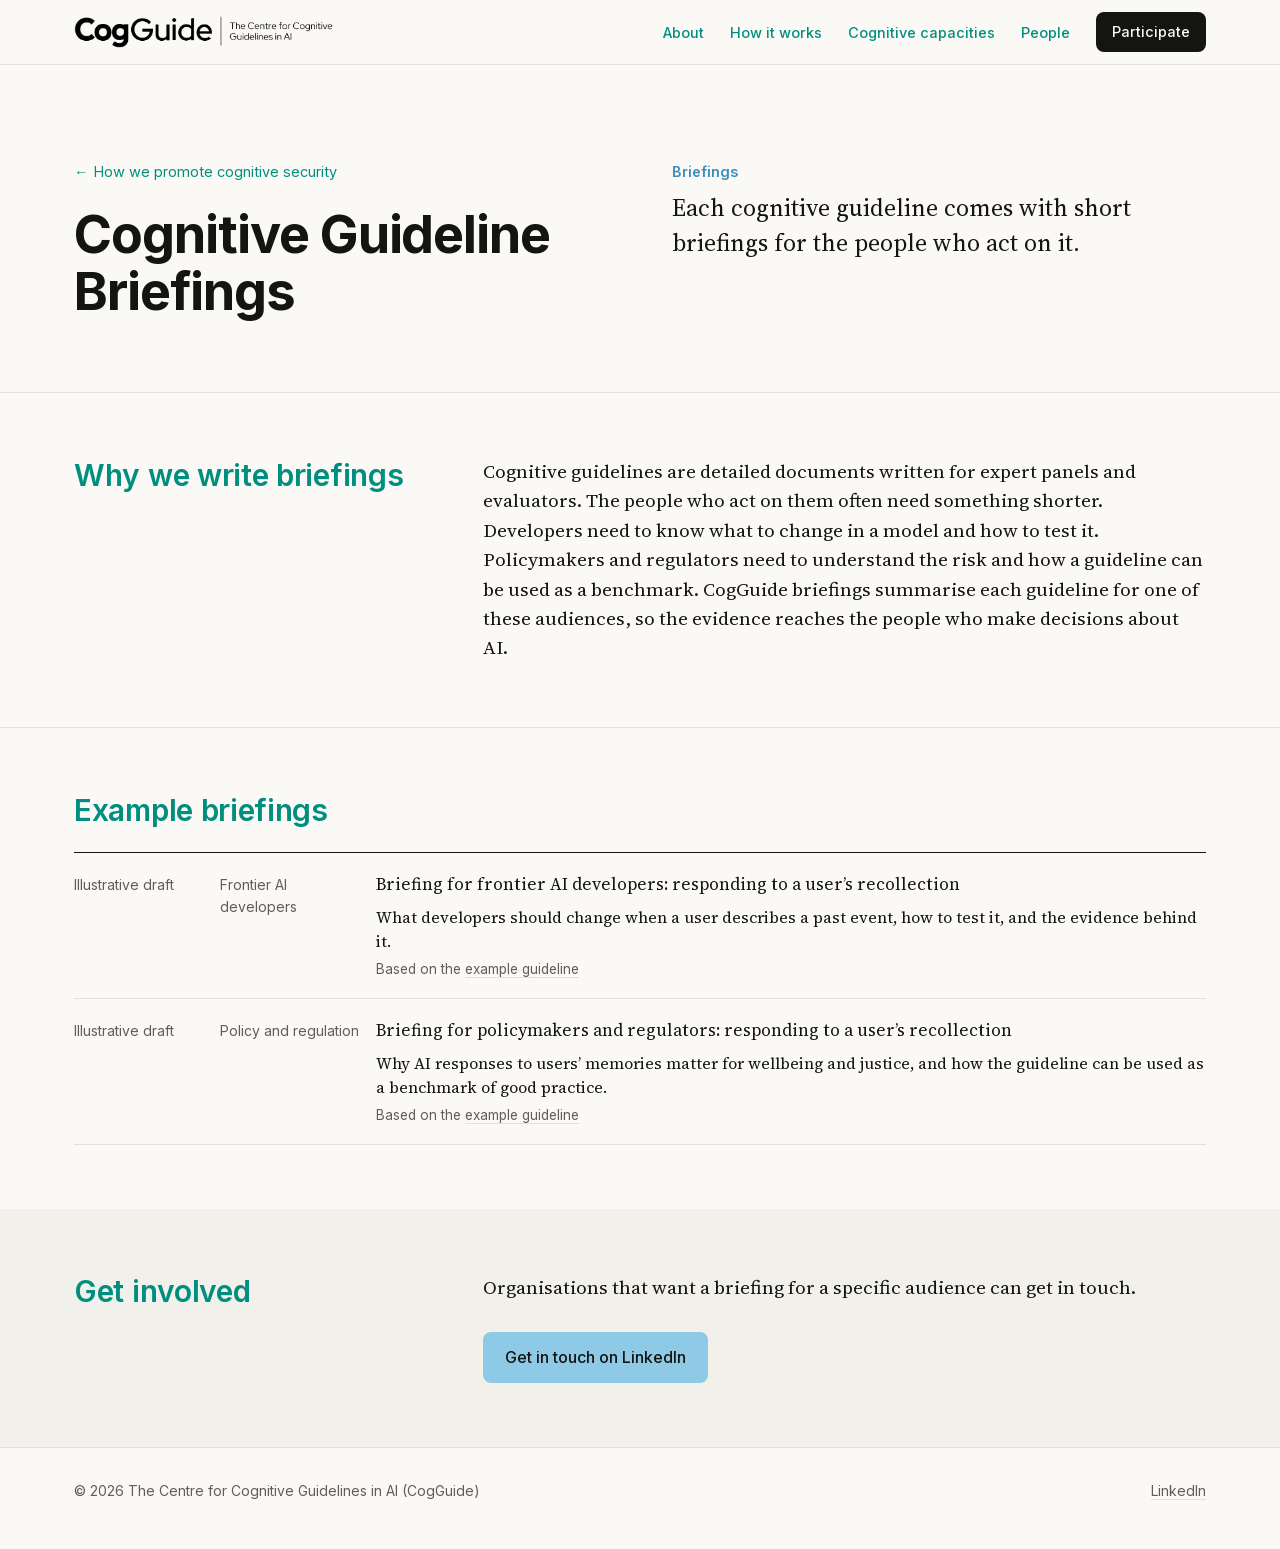
==== briefings.html @ 0aa3b527 "Add Cognitive Guideline Briefings page" ====
<!DOCTYPE html>
<html lang="en">
<head>
  <meta charset="utf-8">
  <meta name="viewport" content="width=device-width, initial-scale=1">
  <!-- Security: same rule as the homepage. Only files from this site may load. -->
  <meta http-equiv="Content-Security-Policy" content="default-src 'self'; script-src 'self'; style-src 'self'; img-src 'self'; font-src 'self'; connect-src 'none'; object-src 'none'; base-uri 'self'; form-action 'none'">
  <meta name="referrer" content="strict-origin-when-cross-origin">

  <!-- ===== SEO for this page ===== -->
  <title>Cognitive Guideline Briefings | CogGuide</title>
  <meta name="description" content="CogGuide briefings summarise each cognitive guideline for frontier AI developers and for policymakers and regulators.">
  <link rel="canonical" href="https://cognitiveguidelines.org/briefings.html">
  <meta name="robots" content="index, follow">

  <!-- Social sharing -->
  <meta property="og:type" content="article">
  <meta property="og:site_name" content="CogGuide">
  <meta property="og:title" content="Cognitive Guideline Briefings">
  <meta property="og:description" content="CogGuide briefings summarise each cognitive guideline for frontier AI developers and for policymakers and regulators.">
  <meta property="og:url" content="https://cognitiveguidelines.org/briefings.html">
  <meta property="og:image" content="https://cognitiveguidelines.org/og-image.png">
  <meta name="twitter:card" content="summary_large_image">

  <link rel="icon" href="favicon.png" type="image/png">
  <link rel="apple-touch-icon" href="apple-touch-icon.png">
  <link rel="stylesheet" href="style.css">
</head>

<body>
<a class="skip" href="#main">Skip to main content</a>

<!-- ===== HEADER / NAVIGATION (same as the homepage) ===== -->
<header class="site-header">
  <div class="container nav-row">
    <a class="logo" href="index.html" aria-label="CogGuide home">
      <img class="logo-mark" src="logo.png" alt="CogGuide: The Centre for Cognitive Guidelines in AI">
    </a>
    <nav aria-label="Main">
      <ul>
        <li><a href="index.html#about">About</a></li>
        <li><a href="how-guidelines-are-developed.html">How it works</a></li>
        <li><a href="index.html#mental-functions">Cognitive capacities</a></li>
        <li><a href="index.html#people">People</a></li>
        <li><a class="btn" href="index.html#participate">Participate</a></li>
      </ul>
    </nav>
  </div>
</header>

<main id="main">

<!-- ===== HERO ===== -->
<section class="hero paper-hero" id="top">
  <div class="container hero-grid">
    <div>
      <p class="crumb"><a href="index.html#outputs">&larr; How we promote cognitive security</a></p>
      <h1>Cognitive Guideline Briefings</h1>
    </div>
    <div class="hero-text">
      <p class="paper-kind"><span class="label">Briefings</span></p>
      <p class="lede">Each cognitive guideline comes with short briefings for the people who act on it.</p>
    </div>
  </div>
</section>

<!-- ===== WHY WE WRITE BRIEFINGS ===== -->
<section class="section" id="why">
  <div class="container two-col">
    <div class="sec-head">
      <h2>Why we write briefings</h2>
    </div>
    <div class="prose">
      <p>Cognitive guidelines are detailed documents written for expert panels and evaluators. The people who act on them often need something shorter. Developers need to know what to change in a model and how to test it. Policymakers and regulators need to understand the risk and how a guideline can be used as a benchmark. CogGuide briefings summarise each guideline for one of these audiences, so the evidence reaches the people who make decisions about AI.</p>
    </div>
  </div>
</section>

<!-- ===== EXAMPLE BRIEFINGS ===== -->
<section class="section" id="briefings">
  <div class="container">
    <h2>Example briefings</h2>
    <ul class="pub-list">
      <li class="pub">
        <span class="pub-type">Illustrative draft</span>
        <span class="pub-type">Frontier AI developers</span>
        <div class="pub-main">
          <a href="briefing-developers.html">Briefing for frontier AI developers: responding to a user’s recollection</a>
          <p class="pub-desc">What developers should change when a user describes a past event, how to test it, and the evidence behind it.</p>
          <p class="pub-people">Based on the <a href="example-guideline.html">example guideline</a></p>
        </div>
      </li>
      <li class="pub">
        <span class="pub-type">Illustrative draft</span>
        <span class="pub-type">Policy and regulation</span>
        <div class="pub-main">
          <a href="briefing-policy.html">Briefing for policymakers and regulators: responding to a user’s recollection</a>
          <p class="pub-desc">Why AI responses to users’ memories matter for wellbeing and justice, and how the guideline can be used as a benchmark of good practice.</p>
          <p class="pub-people">Based on the <a href="example-guideline.html">example guideline</a></p>
        </div>
      </li>
    </ul>
  </div>
</section>

<!-- ===== GET INVOLVED ===== -->
<section class="section participate">
  <div class="container two-col">
    <h2>Get involved</h2>
    <div>
      <p>Organisations that want a briefing for a specific audience can get in touch.</p>
      <a class="btn btn-large" href="https://www.linkedin.com/in/drjuliashaw/">Get in touch on LinkedIn</a>
    </div>
  </div>
</section>

</main>

<!-- ===== FOOTER ===== -->
<footer class="site-footer">
  <div class="container footer-row">
    <p>&copy; <span id="year">2026</span> The Centre for Cognitive Guidelines in AI (CogGuide)</p>
    <p><a href="https://www.linkedin.com/in/drjuliashaw/">LinkedIn</a></p>
  </div>
</footer>

<script src="script.js"></script>
</body>
</html>
---- style.css ----
/* =====================================================================
   CogGuide stylesheet
   Change colours and fonts here; everything else follows.
   ===================================================================== */

/* ---------- Fonts (stored in fonts/, so nothing loads from Google) ---------- */
@font-face {
    font-family: 'Inter';
    font-style: normal;
    font-weight: 400;
    font-display: swap;
    src: url(fonts/inter-normal.woff2) format('woff2');
    unicode-range: U+0000-00FF, U+0131, U+0152-0153, U+02BB-02BC, U+02C6, U+02DA, U+02DC, U+0304, U+0308, U+0329, U+2000-206F, U+20AC, U+2122, U+2191, U+2193, U+2212, U+2215, U+FEFF, U+FFFD;
}
@font-face {
    font-family: 'Inter';
    font-style: normal;
    font-weight: 500;
    font-display: swap;
    src: url(fonts/inter-normal.woff2) format('woff2');
    unicode-range: U+0000-00FF, U+0131, U+0152-0153, U+02BB-02BC, U+02C6, U+02DA, U+02DC, U+0304, U+0308, U+0329, U+2000-206F, U+20AC, U+2122, U+2191, U+2193, U+2212, U+2215, U+FEFF, U+FFFD;
}
@font-face {
    font-family: 'Inter';
    font-style: normal;
    font-weight: 600;
    font-display: swap;
    src: url(fonts/inter-normal.woff2) format('woff2');
    unicode-range: U+0000-00FF, U+0131, U+0152-0153, U+02BB-02BC, U+02C6, U+02DA, U+02DC, U+0304, U+0308, U+0329, U+2000-206F, U+20AC, U+2122, U+2191, U+2193, U+2212, U+2215, U+FEFF, U+FFFD;
}
@font-face {
    font-family: 'Inter';
    font-style: normal;
    font-weight: 700;
    font-display: swap;
    src: url(fonts/inter-normal.woff2) format('woff2');
    unicode-range: U+0000-00FF, U+0131, U+0152-0153, U+02BB-02BC, U+02C6, U+02DA, U+02DC, U+0304, U+0308, U+0329, U+2000-206F, U+20AC, U+2122, U+2191, U+2193, U+2212, U+2215, U+FEFF, U+FFFD;
}
@font-face {
    font-family: 'Source Serif 4';
    font-style: italic;
    font-weight: 400;
    font-display: swap;
    src: url(fonts/source-serif-4-italic.woff2) format('woff2');
    unicode-range: U+0000-00FF, U+0131, U+0152-0153, U+02BB-02BC, U+02C6, U+02DA, U+02DC, U+0304, U+0308, U+0329, U+2000-206F, U+20AC, U+2122, U+2191, U+2193, U+2212, U+2215, U+FEFF, U+FFFD;
}
@font-face {
    font-family: 'Source Serif 4';
    font-style: normal;
    font-weight: 400;
    font-display: swap;
    src: url(fonts/source-serif-4-normal.woff2) format('woff2');
    unicode-range: U+0000-00FF, U+0131, U+0152-0153, U+02BB-02BC, U+02C6, U+02DA, U+02DC, U+0304, U+0308, U+0329, U+2000-206F, U+20AC, U+2122, U+2191, U+2193, U+2212, U+2215, U+FEFF, U+FFFD;
}
@font-face {
    font-family: 'Source Serif 4';
    font-style: normal;
    font-weight: 600;
    font-display: swap;
    src: url(fonts/source-serif-4-normal.woff2) format('woff2');
    unicode-range: U+0000-00FF, U+0131, U+0152-0153, U+02BB-02BC, U+02C6, U+02DA, U+02DC, U+0304, U+0308, U+0329, U+2000-206F, U+20AC, U+2122, U+2191, U+2193, U+2212, U+2215, U+FEFF, U+FFFD;
}

:root {
  --bg: #faf9f5;          /* warm off-white page background */
  --ink: #141413;         /* near-black text */
  --muted: #5f5e5a;       /* secondary text */
  --rule: #e2e0d8;        /* hairline dividers */
  --accent: #8ecae6;      /* light blue, used for buttons and highlights */
  --accent-dark: #3a8fbf; /* deeper blue, for hovers and small text */
  --heading: #008F7E;     /* teal, used for section headings and menu links */
  --card: #f2f0ea;        /* slightly darker panel */

  --sans: "Inter", -apple-system, BlinkMacSystemFont, "Segoe UI", Helvetica, Arial, sans-serif;
  --serif: "Source Serif 4", Georgia, "Times New Roman", serif;

  --max: 1180px;
  --gutter: 24px;
}

* { box-sizing: border-box; }
html { scroll-behavior: smooth; scroll-padding-top: 80px; }

body {
  margin: 0;
  background: var(--bg);
  color: var(--ink);
  font-family: var(--serif);
  font-size: 19px;
  line-height: 1.55;
  -webkit-font-smoothing: antialiased;
}

h1, h2, h3, .site-header, .btn, .label, .card-num, .role, .pub-type, time, .note, .site-footer {
  font-family: var(--sans);
}

h1 { font-size: clamp(38px, 5.5vw, 60px); font-weight: 700; line-height: 1.08; letter-spacing: -0.02em; margin: 0; }
h2 { color: var(--heading); font-size: 30px; font-weight: 600; line-height: 1.2; letter-spacing: -0.01em; margin: 0 0 24px; }
h3 { font-size: 20px; font-weight: 600; line-height: 1.3; margin: 0 0 8px; }
p { margin: 0 0 1.1em; }
p:last-child { margin-bottom: 0; }
a { color: inherit; text-decoration: none; }
p a, .hero-links a { text-decoration: underline; text-decoration-color: var(--rule); text-underline-offset: 3px; }
p a:hover, .hero-links a:hover { text-decoration-color: var(--accent); }
strong { font-weight: 600; }

.container { max-width: var(--max); margin: 0 auto; padding: 0 var(--gutter); }

.skip { position: absolute; left: -999px; top: 8px; background: var(--ink); color: #fff; padding: 8px 12px; }
.skip:focus { left: 8px; z-index: 100; }

/* ---------- Header ---------- */
.site-header {
  position: sticky; top: 0; z-index: 50;
  background: rgba(250, 249, 245, 0.92);
  backdrop-filter: blur(8px);
  border-bottom: 1px solid var(--rule);
}
.nav-row { display: flex; align-items: center; justify-content: space-between; height: 64px; }
.logo { display: flex; align-items: center; gap: 10px; font-weight: 700; font-size: 18px; letter-spacing: -0.01em; }
.logo-mark { height: 32px; width: auto; display: block; }
nav ul { list-style: none; margin: 0; padding: 0; display: flex; gap: 26px; align-items: center; }
nav a { font-size: 14.5px; font-weight: 500; }
nav a:not(.btn) { color: var(--heading); }
nav a:not(.btn):hover { color: var(--accent-dark); }

/* ---------- Buttons ---------- */
.btn {
  display: inline-block;
  background: var(--ink); color: var(--bg);
  padding: 9px 16px; border-radius: 8px;
  font-size: 14.5px; font-weight: 500;
  transition: background .15s;
}
.btn:hover { background: var(--accent-dark); }
.btn-large { background: var(--accent); color: var(--ink); padding: 13px 22px; font-size: 16px; margin-top: 8px; }
.btn-large:hover { background: var(--accent-dark); color: #fff; }

/* ---------- Hero ---------- */
.hero { padding: 96px 0 72px; }
.hero-grid { display: grid; grid-template-columns: 1fr 1fr; gap: 64px; align-items: start; }
.lede { font-size: 24px; line-height: 1.45; margin-bottom: 24px; }
.hero-links { font-family: var(--sans); font-size: 14.5px; line-height: 2; }
.hero-links a { margin-right: 12px; white-space: nowrap; }
.label { font-weight: 600; margin-right: 8px; }

/* ---------- Sections ---------- */
.section { padding: 64px 0; border-top: 1px solid var(--rule); }
.two-col { display: grid; grid-template-columns: 1fr 2fr; gap: 48px; }
.two-col h2 { margin-bottom: 0; }
.note { color: var(--muted); font-size: 15px; margin-top: 32px; }

/* ---------- Cards (What we produce) ---------- */
.cards { list-style: none; margin: 0; padding: 0; display: grid; grid-template-columns: repeat(3, 1fr); gap: 20px; }
.card { background: var(--card); border-radius: 12px; padding: 28px; }
.card p { font-size: 17px; }
.card-num { display: block; color: var(--accent-dark); font-weight: 600; font-size: 13px; letter-spacing: .08em; margin-bottom: 20px; }

/* ---------- Areas of work ---------- */
.areas { list-style: none; margin: 0; padding: 0; display: grid; grid-template-columns: repeat(4, 1fr); gap: 0 32px; }
.area { border-top: 1px solid var(--ink); padding: 20px 0 32px; }
.area p { font-size: 16.5px; line-height: 1.5; }

/* ---------- Steps ---------- */
.steps { padding-left: 1.3em; margin: 0 0 1.1em; }
.steps li { margin-bottom: 6px; }

/* ---------- Publications list ---------- */
.pub-list { list-style: none; margin: 0; padding: 0; border-top: 1px solid var(--ink); }
.pub { display: grid; grid-template-columns: 130px 140px 1fr; gap: 16px; padding: 18px 0; border-bottom: 1px solid var(--rule); font-size: 17px; }
.pub time, .pub-type { font-size: 14px; color: var(--muted); padding-top: 3px; }
.pub a:hover { color: var(--accent-dark); }
.pub-empty { display: block; color: var(--muted); }

/* ---------- People ---------- */
.people { list-style: none; margin: 0; padding: 0; display: grid; grid-template-columns: repeat(3, 1fr); gap: 32px; }
.person { border-top: 1px solid var(--ink); padding-top: 20px; }
.person p { font-size: 16.5px; }
.role { color: var(--accent-dark); font-size: 14px; font-weight: 500; margin-bottom: 12px; }

/* ---------- Participate ---------- */
.participate { background: var(--card); border-top: none; }

/* ---------- Footer ---------- */
.site-footer { border-top: 1px solid var(--rule); padding: 32px 0; font-size: 14px; color: var(--muted); }
.footer-row { display: flex; justify-content: space-between; gap: 16px; flex-wrap: wrap; }
.site-footer a:hover { color: var(--accent-dark); }

/* ---------- Responsive ---------- */
@media (max-width: 960px) {
  .areas { grid-template-columns: repeat(2, 1fr); }
  .people, .cards { grid-template-columns: 1fr 1fr; }
  .logo-mark { height: 26px; }
}
@media (max-width: 720px) {
  body { font-size: 17px; }
  .hero { padding: 56px 0 48px; }
  .hero-grid, .two-col { grid-template-columns: 1fr; gap: 24px; }
  .lede { font-size: 20px; }
  .section { padding: 48px 0; }
  .cards, .areas, .people { grid-template-columns: 1fr; }
  nav ul { gap: 14px; }
  .logo-mark { height: 20px; }
  nav li:not(:last-child) { display: none; }   /* on phones, keep only the Participate button */
  .pub { grid-template-columns: 1fr; gap: 4px; }
}

/* =====================================================================
   Paper pages (publications/*.html)
   Same building blocks as the homepage: hero, two-column sections, cards.
   ===================================================================== */
.paper-hero h1 { font-size: clamp(34px, 4.6vw, 52px); }
.crumb { font-family: var(--sans); font-size: 14.5px; margin-bottom: 24px; }
.crumb a { color: var(--heading); }
.crumb a:hover { color: var(--accent-dark); }
.paper-kind { font-family: var(--sans); font-size: 14.5px; color: var(--muted); margin-bottom: 8px; }
.paper-kind .label { color: var(--accent-dark); }
.hero-actions { display: flex; align-items: center; gap: 20px; flex-wrap: wrap; margin-bottom: 28px; }
.hero-actions .btn-large { margin-top: 0; }
p.hero-actions a, p.crumb a, p.more a { text-decoration: none; }
.btn-plain { font-family: var(--sans); font-size: 15px; font-weight: 500; color: var(--heading); }
.btn-plain:hover { color: var(--accent-dark); }
.more { margin-top: 8px; }

/* Section headings stay in view while you read the long sections */
.sec-head { position: sticky; top: 96px; align-self: start; }
.sec-head .card-num { margin-bottom: 10px; }

.prose h3 { margin: 40px 0 12px; }
.prose h3:first-child { margin-top: 0; }
.sub-num { font-size: 13px; font-weight: 600; letter-spacing: .08em; color: var(--accent-dark); margin-right: 10px; }
.prose p, .prose li { hyphens: auto; }
.abstract-text { font-size: 21px; line-height: 1.5; }

.tags { font-family: var(--sans); font-size: 13.5px; line-height: 2.2; margin-top: 24px; }
.tag { display: inline-block; background: var(--card); border-radius: 999px; padding: 2px 12px; margin-right: 4px; white-space: nowrap; }

.step-cards { grid-template-columns: 1fr 1fr; margin: 8px 0 32px; }
.step-cards h4 { font-family: var(--sans); font-size: 18px; font-weight: 600; margin: 0 0 8px; }
.step-cards p { font-size: 16px; line-height: 1.5; }

.cite, .fn-mark { font-family: var(--sans); font-size: 0.72em; color: var(--muted); white-space: nowrap; }
.cite a, .fn-mark a { color: var(--accent-dark); }
.cite a:hover, .fn-mark a:hover { text-decoration: underline; }
:target { scroll-margin-top: 90px; }
li:target { background: #e8f3f9; border-radius: 4px; }

.footnotes { padding-left: 1.3em; margin: 0 0 32px; font-size: 16px; line-height: 1.5; }
.footnotes li { margin-bottom: 12px; }
.footnotes a:not(.back) { text-decoration: underline; text-decoration-color: var(--rule); text-underline-offset: 3px; overflow-wrap: anywhere; }
.back { font-family: var(--sans); color: var(--accent-dark); }

.refs summary { display: inline-block; cursor: pointer; font-family: var(--sans); font-size: 15px; font-weight: 500; background: var(--ink); color: var(--bg); padding: 9px 16px; border-radius: 8px; list-style: none; }
.refs summary::-webkit-details-marker { display: none; }
.refs summary:hover { background: var(--accent-dark); }
.refs[open] summary { margin-bottom: 20px; }
.refs ol { list-style: none; margin: 0; padding: 0; border-top: 1px solid var(--ink); font-size: 14.5px; line-height: 1.5; }
.refs li { display: grid; grid-template-columns: 44px 1fr; padding: 10px 0; border-bottom: 1px solid var(--rule); }
.ref-num { font-family: var(--sans); color: var(--muted); font-size: 13px; padding-top: 2px; }
.ref-text { overflow-wrap: anywhere; }
.ref-text a { text-decoration: underline; text-decoration-color: var(--rule); text-underline-offset: 3px; }
.ref-text a:hover { text-decoration-color: var(--accent); }

@media (max-width: 720px) {
  .sec-head { position: static; }
  .step-cards { grid-template-columns: 1fr; }
  .abstract-text { font-size: 18px; }
}

/* =====================================================================
   Framework pages (publications/mental-functions*.html)
   ===================================================================== */
.table-wrap { overflow-x: auto; margin: 8px 0 36px; }
.data-table { width: 100%; border-collapse: collapse; font-size: 16px; line-height: 1.45; border-top: 1px solid var(--ink); }
.data-table th { font-family: var(--sans); font-size: 13.5px; font-weight: 600; text-align: left; color: var(--muted); padding: 10px 14px 10px 0; border-bottom: 1px solid var(--rule); vertical-align: bottom; }
.data-table td { padding: 12px 14px 12px 0; border-bottom: 1px solid var(--rule); vertical-align: top; }
.data-table td:first-child { font-family: var(--sans); font-weight: 600; font-size: 15px; }
.data-table.wide { min-width: 640px; }
.data-table.wide td { font-size: 15px; }
.data-table td.num { font-family: var(--sans); white-space: nowrap; }
.lead-in { font-family: var(--sans); font-weight: 600; }
.fn { margin: 0 0 8px; }
.fn h4 { font-family: var(--sans); font-size: 19px; font-weight: 600; margin: 36px 0 6px; }
.fn .fn-def { margin-bottom: 12px; }
.viz-callout { display: flex; align-items: center; justify-content: space-between; gap: 16px; flex-wrap: wrap; background: var(--card); border-radius: 12px; padding: 18px 22px; margin: 4px 0 32px; }
.viz-callout p { margin: 0; font-family: var(--sans); font-size: 15.5px; }
p.viz-callout-text a { text-decoration: none; }
.viz-stage { padding-top: 8px; }
.mfv { margin-top: 8px; }
.two-col > * { min-width: 0; }
.home-viz { margin-top: 40px; }
.person h3 a { text-decoration: underline; text-decoration-color: var(--rule); text-underline-offset: 4px; }
.person h3 a:hover { color: var(--accent-dark); text-decoration-color: var(--accent); }
.avatar { display: block; width: 72px; height: 72px; border-radius: 50%; object-fit: cover; margin-bottom: 16px; background: var(--card); box-shadow: 0 0 0 1px var(--rule); }
.avatar-initials { display: flex; align-items: center; justify-content: center; font-family: var(--sans); font-size: 20px; font-weight: 600; color: var(--heading); }
/* Homepage hero gradient */
.hero:not(.paper-hero) { background: linear-gradient(180deg, #418f80 0%, #53998d 3%, #70aba0 8%, #99c3bb 15%, #a4c9c3 20%, #b3d2cc 30%, #c9e0da 45%, #dfebe9 60%, #edf4f2 72%, var(--bg) 88%); }
.pub-main a { display: inline; }
.pills { display: flex; flex-wrap: wrap; align-items: center; gap: 6px; margin: 10px 0 0; font-family: var(--sans); }
.pills-label { font-size: 13px; color: var(--muted); margin-right: 2px; }
.pill { display: inline-block; font-size: 12.5px; font-weight: 500; line-height: 1.3; color: #0b5f55; background: #dcefeb; border-radius: 999px; padding: 3px 10px; }
/* ---------- Cognitive guidelines pipeline ---------- */
.gp-layout { display: grid; grid-template-columns: minmax(0, 1.1fr) minmax(0, 1.5fr); gap: 48px; align-items: start; }
.gw { display: block; width: 100%; height: auto; overflow: visible; }
.gw-done { fill: #008F7E; } .gw-active { fill: #7cc3b7; } .gw-todo { fill: #e6ebe8; }
.gw-core { fill: #fff; stroke: var(--rule); }
.gw-lab { font-family: var(--sans); font-size: 12.5px; font-weight: 500; fill: #9a9890; }
.gw-on { fill: var(--ink); font-weight: 600; }
.gw-c1 { font-family: var(--sans); font-size: 15px; font-weight: 600; fill: var(--ink); }
.legend { display: flex; flex-wrap: wrap; gap: 16px; font-family: var(--sans); font-size: 13px; color: var(--muted); margin: 16px 0 0; }
.legend i { display: inline-block; width: 12px; height: 12px; border-radius: 3px; margin-right: 6px; vertical-align: -1px; }
.lg-done { background: #008F7E; } .lg-active { background: #7cc3b7; } .lg-todo { background: #e6ebe8; }
.gp-note { font-family: var(--sans); font-size: 13px; color: var(--muted); margin-top: 10px; }
.gp-head, .gp-row { display: grid; grid-template-columns: minmax(0, 1.3fr) 200px minmax(0, 1.4fr); gap: 20px; align-items: center; }
.gp-head { font-family: var(--sans); font-size: 12px; font-weight: 600; letter-spacing: .04em; text-transform: uppercase; color: var(--muted); padding-bottom: 10px; border-bottom: 1px solid var(--ink); }
.gp-stages { display: grid; grid-template-columns: repeat(4, 1fr); gap: 4px; font-size: 10px; letter-spacing: 0; text-transform: none; font-weight: 500; line-height: 1.2; }
.gp-list { list-style: none; margin: 0 0 24px; padding: 0; }
.gp-row { padding: 14px 0; border-bottom: 1px solid var(--rule); }
.gp-name { font-family: var(--sans); font-size: 16px; font-weight: 600; color: var(--ink); }
.gp-status { display: block; font-weight: 400; font-size: 13px; color: var(--heading); margin-top: 2px; }
.gp-quiet .gp-name { color: var(--muted); font-weight: 500; } .gp-quiet .gp-status { color: #9a9890; }
.gp-track { display: grid; grid-template-columns: repeat(4, 1fr); gap: 4px; }
.gp-cell { height: 10px; border-radius: 5px; } .gp-done { background: #008F7E; } .gp-active { background: #7cc3b7; } .gp-todo { background: #e6ebe8; }
.gp-links { display: flex; flex-wrap: wrap; gap: 6px; font-family: var(--sans); }
a.pill { text-decoration: none; } a.pill:hover { background: #cfe8e3; }
@media (max-width: 900px) { .gp-layout { grid-template-columns: 1fr; } .gw { max-width: 440px; margin: 0 auto; } }
@media (max-width: 640px) { .gp-head { display: none; } .gp-row { grid-template-columns: 1fr; gap: 8px; } }
.hero-text .pills { margin: 0 0 22px; }
/* ---------- Pipeline tags, example guideline ---------- */
.hero-note { font-size: 16.5px; color: var(--muted); margin-top: 16px; }
.gp-tag { display: inline-block; vertical-align: 2px; margin-left: 6px; font-size: 11px; font-weight: 600; letter-spacing: .03em; text-transform: uppercase; color: var(--muted); border: 1px solid var(--rule); border-radius: 999px; padding: 1px 8px; }
.gp-tag-pri { color: #0b5f55; border-color: #7cc3b7; background: #dcefeb; }
.ex-fail { border-left: 4px solid #c9723c; } .ex-pass { border-left: 4px solid #008F7E; }
.ex-why { font-family: var(--sans); font-size: 14px; color: var(--muted); margin-top: 8px; }
/* ---------- Research projects page ---------- */
.pub-desc { font-size: 16px; line-height: 1.5; margin: 8px 0 0; color: var(--ink); }
.pub-people { font-family: var(--sans); font-size: 13.5px; color: var(--muted); margin: 6px 0 0; }
.cards-4 { grid-template-columns: repeat(4, 1fr); }
@media (max-width: 1000px) { .cards-4 { grid-template-columns: 1fr 1fr; } }
@media (max-width: 640px) { .cards-4 { grid-template-columns: 1fr; } }
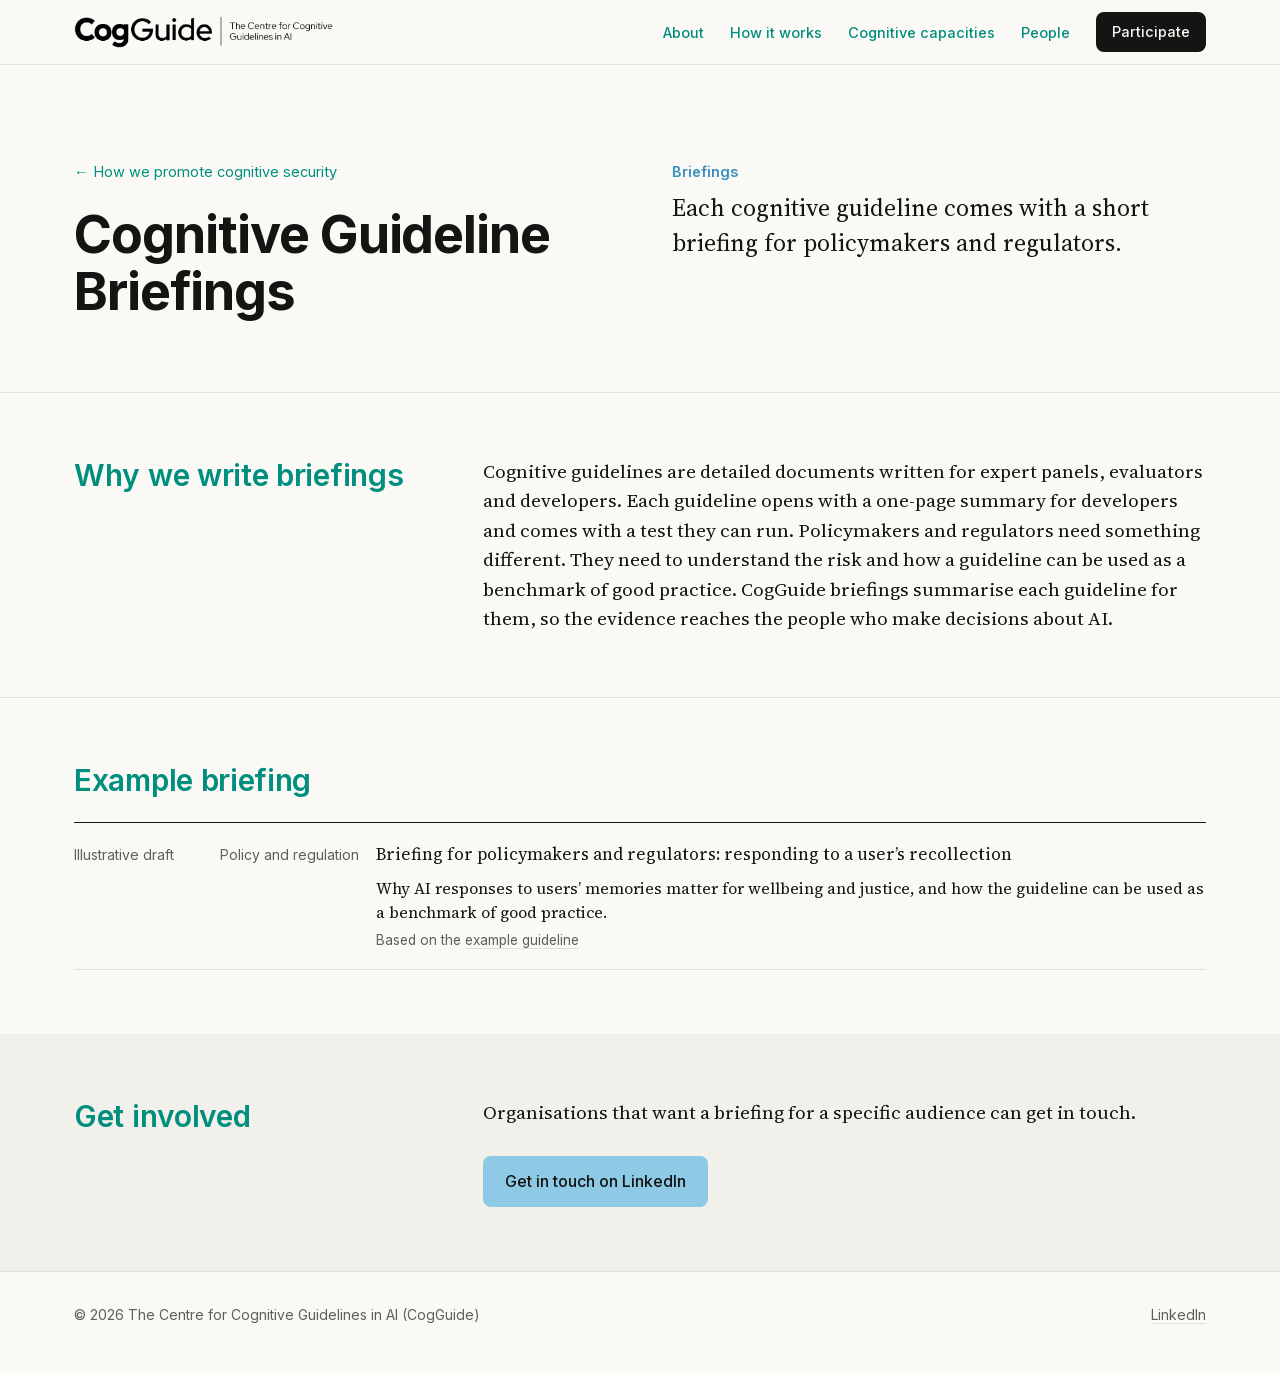
==== commit 8e0ae89c: "Briefings page: policy audience only" ====
--- a/briefings.html
+++ b/briefings.html
@@ -9,7 +9,7 @@
 
   <!-- ===== SEO for this page ===== -->
   <title>Cognitive Guideline Briefings | CogGuide</title>
-  <meta name="description" content="CogGuide briefings summarise each cognitive guideline for frontier AI developers and for policymakers and regulators.">
+  <meta name="description" content="CogGuide briefings summarise each cognitive guideline for policymakers and regulators.">
   <link rel="canonical" href="https://cognitiveguidelines.org/briefings.html">
   <meta name="robots" content="index, follow">
 
@@ -17,7 +17,7 @@
   <meta property="og:type" content="article">
   <meta property="og:site_name" content="CogGuide">
   <meta property="og:title" content="Cognitive Guideline Briefings">
-  <meta property="og:description" content="CogGuide briefings summarise each cognitive guideline for frontier AI developers and for policymakers and regulators.">
+  <meta property="og:description" content="CogGuide briefings summarise each cognitive guideline for policymakers and regulators.">
   <meta property="og:url" content="https://cognitiveguidelines.org/briefings.html">
   <meta property="og:image" content="https://cognitiveguidelines.org/og-image.png">
   <meta name="twitter:card" content="summary_large_image">
@@ -59,7 +59,7 @@
     </div>
     <div class="hero-text">
       <p class="paper-kind"><span class="label">Briefings</span></p>
-      <p class="lede">Each cognitive guideline comes with short briefings for the people who act on it.</p>
+      <p class="lede">Each cognitive guideline comes with a short briefing for policymakers and regulators.</p>
     </div>
   </div>
 </section>
@@ -71,7 +71,7 @@
       <h2>Why we write briefings</h2>
     </div>
     <div class="prose">
-      <p>Cognitive guidelines are detailed documents written for expert panels and evaluators. The people who act on them often need something shorter. Developers need to know what to change in a model and how to test it. Policymakers and regulators need to understand the risk and how a guideline can be used as a benchmark. CogGuide briefings summarise each guideline for one of these audiences, so the evidence reaches the people who make decisions about AI.</p>
+      <p>Cognitive guidelines are detailed documents written for expert panels, evaluators and developers. Each guideline opens with a one-page summary for developers and comes with a test they can run. Policymakers and regulators need something different. They need to understand the risk and how a guideline can be used as a benchmark of good practice. CogGuide briefings summarise each guideline for them, so the evidence reaches the people who make decisions about AI.</p>
     </div>
   </div>
 </section>
@@ -79,17 +79,8 @@
 <!-- ===== EXAMPLE BRIEFINGS ===== -->
 <section class="section" id="briefings">
   <div class="container">
-    <h2>Example briefings</h2>
+    <h2>Example briefing</h2>
     <ul class="pub-list">
-      <li class="pub">
-        <span class="pub-type">Illustrative draft</span>
-        <span class="pub-type">Frontier AI developers</span>
-        <div class="pub-main">
-          <a href="briefing-developers.html">Briefing for frontier AI developers: responding to a user’s recollection</a>
-          <p class="pub-desc">What developers should change when a user describes a past event, how to test it, and the evidence behind it.</p>
-          <p class="pub-people">Based on the <a href="example-guideline.html">example guideline</a></p>
-        </div>
-      </li>
       <li class="pub">
         <span class="pub-type">Illustrative draft</span>
         <span class="pub-type">Policy and regulation</span>
